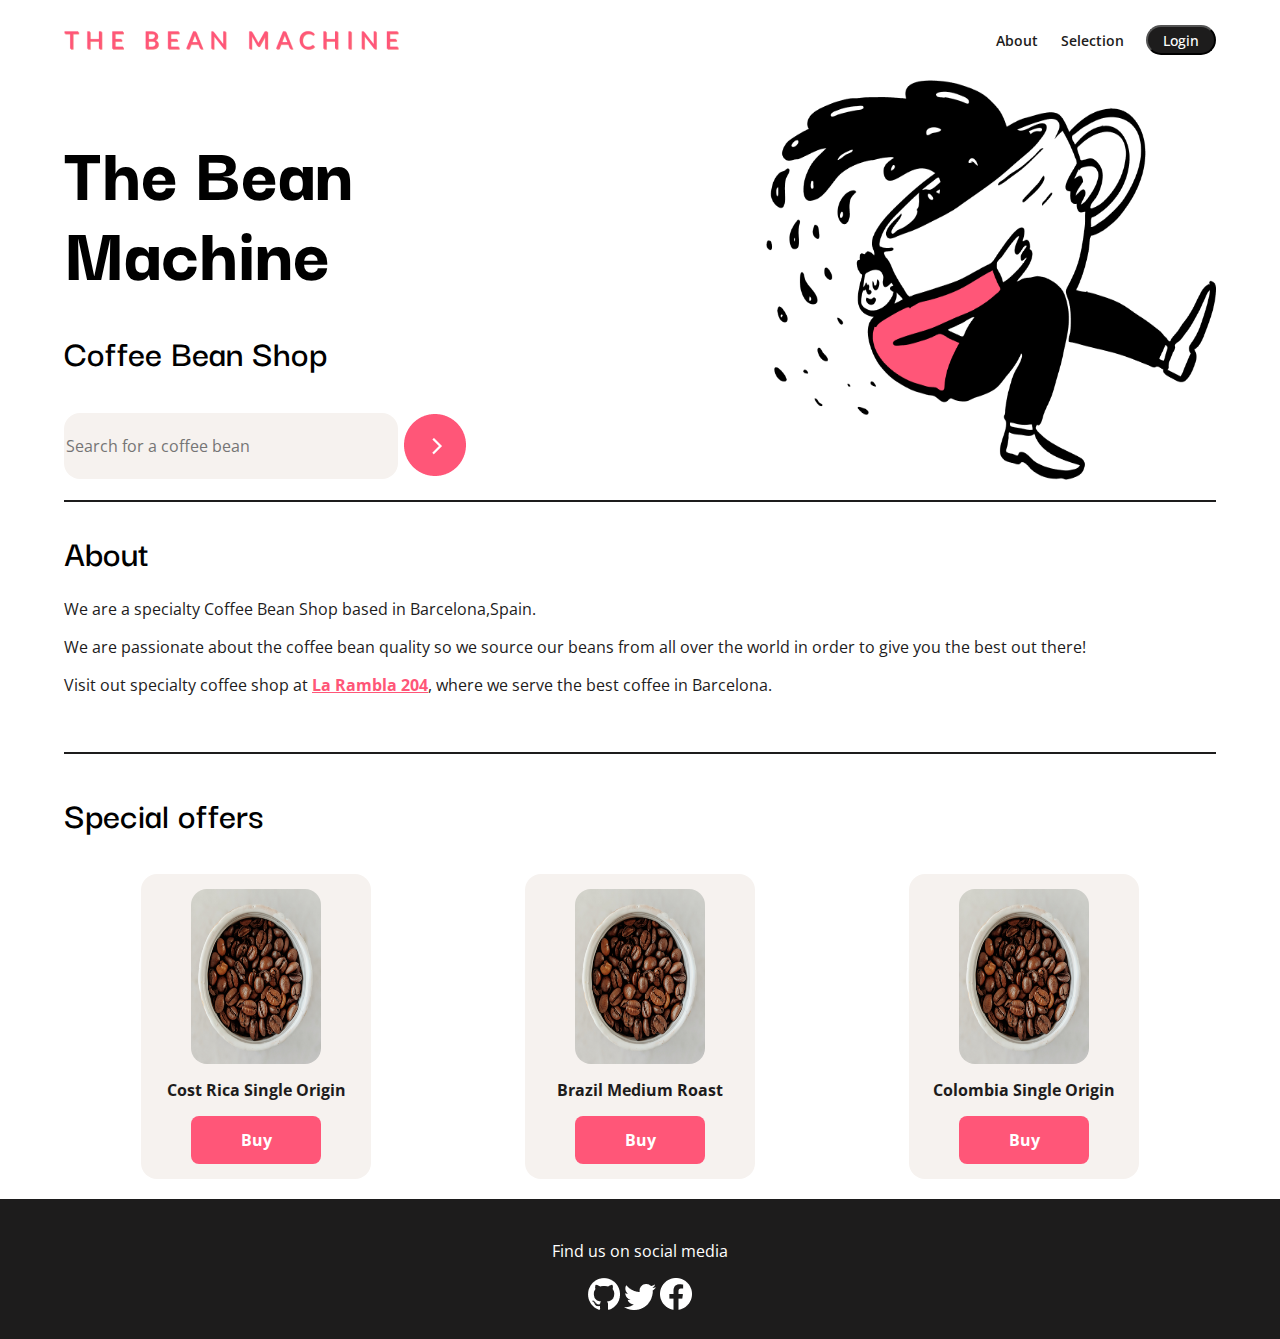
==== index.html @ b0f066b9 "Initial commit" ====
<!DOCTYPE html>
<html lang="en">

<head>
  <meta charset="UTF-8">
  <meta http-equiv="X-UA-Compatible" content="IE=edge">
  <meta name="viewport" content="width=device-width, initial-scale=1.0">
  <title>The Bean Machine</title>
  <!-- google font -->
  <link rel="preconnect" href="https://fonts.googleapis.com">
  <link rel="preconnect" href="https://fonts.gstatic.com" crossorigin>
  <link href="https://fonts.googleapis.com/css2?family=Lato&family=Open+Sans&display=swap" rel="stylesheet">

  <link rel="preconnect" href="https://fonts.gstatic.com" crossorigin>
  <link href="https://fonts.googleapis.com/css2?family=Darker+Grotesque:wght@400;800&display=swap" rel="stylesheet">
  <!-- icon fonts -->
  <link rel="stylesheet" href="https://pro.fontawesome.com/releases/v5.10.0/css/all.css"
    integrity="sha384-AYmEC3Yw5cVb3ZcuHtOA93w35dYTsvhLPVnYs9eStHfGJvOvKxVfELGroGkvsg+p" crossorigin="anonymous" />
  <!-- main style -->
  <link rel="stylesheet" href="./style.css">

</head>

<body>
  <div class="container">
    <div id="nav">
      <img class="logo" alt="The Bean Machine Logo" src="assets/logo.png">
      <div class="nav-links">
        <a href="#" class="nav-item">About</a>
        <a href="/selection.html" class="nav-item">Selection</a>
        <button class="nav-btn">Login</button>
      </div>
    </div>
    <div id="banner">
      <div class="titles">
        <div class="h1_div">
          <h1>The Bean Machine</h1>
        </div>
        <div class="h2_div">
          <h2>Coffee Bean Shop</h2>
        </div>
        <div class="search_btn">
          <input class="search" type="text" placeholder="Search for a coffee bean">
          <button class="btn"><img alt="Button" src="assets/search-btn.png"></button>
        </div>
      </div>
      <img class="coffee-img" alt="Person Holding Large Coffee Cup" src="assets/coffee.png">
    </div>
    <div id="main">
      <div class="about">
        <h2>About</h2>
        <div class="p-info">
          <p>We are a specialty Coffee Bean Shop based in Barcelona,Spain.</p>
          <p>We are passionate about the coffee bean quality so we source our beans from all over the world in
            order to give you the best out there!</p>
          <p>Visit out specialty coffee shop at <a class="p-link" href="#">La Rambla 204</a>, where we serve
            the best coffee in Barcelona.</p>
        </div>
      </div>


      <h2>Special offers</h2>
      <div class="offer">

        <div class="items">
          <img class="items-img" alt="Coffee Beans" src="assets/coffee_beans.png">
          <p class="items-p">Cost Rica Single Origin</p>
          <button class="items-btn">Buy</button>
        </div>
        <div class="items">
          <img class="items-img" alt="Coffee Beans" src="assets/coffee_beans.png">
          <p class="items-p">Brazil Medium Roast</p>
          <button class="items-btn">Buy</button>
        </div>
        <div class="items">
          <img class="items-img" alt="Coffee Beans" src="assets/coffee_beans.png">
          <p class="items-p">Colombia Single Origin</p>
          <button class="items-btn">Buy</button>
        </div>
      </div>


    </div>
    <div id="footer">
      <div class="p">
        <p>Find us on social media</p>
      </div>
      <div class="img-logo">
        <img alt="Github Logo" src="/assets/git.png">
        <img alt="Twitter Logo" src="/assets/twitter.png">
        <img alt="Facebook Logo" src="/assets/fb.png">
      </div>
    </div>
  </div>
</body>

</html>
---- style.css ----
html, body {
  height: 100%;
  width: 100%;
  margin: 0;
  padding: 0;
}

.container {
  margin: 0 auto;
  width: 100%; 
  display: flex;
  flex-direction: column;
  justify-content: space-between;
  align-items: center;
  min-height: 100vh;
}

#nav {
  display: flex;
  justify-content: space-between;
  align-items: center;
  flex-wrap: wrap;
  height: 80px;
  width: 90%;
}

.logo {
  max-width: 100%;
}

.nav-links {
  display: flex;
  justify-content: space-between;
  align-items: center;
  width: 220px;
}

.nav-item {
  font-family: Open Sans;
  font-size: 14px;
  font-weight: 600;
  text-decoration: none;
  color: #1d1c1c;
}

.nav-btn {
  height: 30px;
  width: 70px;
  font-family: Open Sans;
  font-size: 14px;
  font-weight: 500;
  color: #FFFFFF;
  background-color: #1d1c1c;
  border-radius: 40px;
}

#banner {
  display: flex;
  justify-content: space-between;
  flex-wrap: wrap-reverse;
  margin-bottom: 20px;
  width: 90%;
}

.titles {
  height: 350px;
  display: flex;
  flex-direction: column;
  justify-content: space-between;
}

.h1_div {
  display: flex;
  width: 300px;
}

h1 {
  font-size: 80px;
  line-height: 80px;
  font-family: 'Darker Grotesque', sans-serif;
  font-weight: 800;
  margin: 0;
}

.h2_div {
  display: flex;
}

h2 {
  font-size: 38px;
  line-height: 60px;
  font-family: 'Darker Grotesque', sans-serif;
  font-weight: 600;
  margin: 0;
}

.search_btn {
  display: flex;
  flex-wrap: wrap;
}
  
.search {
  width: 330px;
  height: 64px;
  border: none;
  border-radius: 16px;
  font-family: Open Sans;
  font-size: 16px;
  background-color: #F6F2EF;
  color: #917D6E;
}

.btn {
  background-color: #FFFFFF;
  border: none;
}

.coffee-img {
  width: 450px;
  height: 400px;
  max-width: 100%;
  max-height: 100%;
}

#main {
  display: flex;
  flex-direction: column;
  width: 90%;
}

.about {
  padding: 20px 0 40px 0;
  margin-bottom: 30px;
  border-top: 2px solid #1D1C1C;
  border-bottom: 2px solid #1D1C1C;
}

.p-info {
  font-family: Open Sans;
  font-size: 16px;
  font-weight: 400;
  color: #1D1C1C;
}

.p-link {
  color: #FF5678;
  font-weight: 700;
}

.offer {
  display: flex;
  flex-wrap: wrap;
  justify-content: space-around;
  margin-bottom: 10px;
  margin-top: 20px;
}

.items {
  display: flex;
  flex-direction: column;
  justify-content: space-evenly;
  align-items: center;
  height: 305px;
  width: 230px;
  margin: 10px;
  background-color: #F6F2EF;
  border-radius: 16px;
}

.items-img {
  display: flex;
  height: 175px;
  width: 130px;
  border-radius: 16px;
}

.items-p {
  font-family: Open Sans;
  font-size: 16px;
  font-weight: 700;
  color: #1D1C1C;
  margin: 0;
}

.items-btn {
  height: 48px;
  width: 130px;
  background-color: #FF5678;
  border: none;
  border-radius: 8px;
  color: #FFFFFF;
  font-family: Open Sans;
  font-size: 16px;
  font-weight: 700;
}

#footer {
  display: flex;
  flex-direction: column;
  justify-content: center;
  align-items: center;
  height: 140px;
  background-color: #1D1C1C;
  width:100%;
}

.p {
  font-family: Open Sans;
  font-size: 16px;
  color: #FFFFFF;
}



.sel-container {
  margin: 0 auto;
  width: 100%; 
  display: flex;
  flex-direction: column;
  justify-content: space-between;
  align-items: center;
  min-height: 100vh;
}

#sel-nav {
  display: flex;
  justify-content: flex-end;
  align-items: center;
  flex-wrap: wrap;
  height: 80px;
  width: 90%;
}

#sel-sort {
  display: flex;
  justify-content: space-between;
  align-items: center;
  width: 90%;
  margin: 30px 0 20px 0;
}

.sel-drop {
  display: flex;
  align-items: center;
  justify-content: space-between;
  width: 190px;
}

label {
  font-family: Open sans;
  font-size: 26px;
  font-weight: 600;
  letter-spacing: 1px;
}

select {
  width: 120px;
  height: 35px;
  font-size: 16px;
  font-weight: 600;
  color: #000000;
  background-color: #F6F2EF;
  border-radius: 16px;
  padding-left: 10px;
}

#sel-offer {
  width: 90%;
}

.offer-grid {
  display: grid;
  justify-content: center;
  grid-template-columns: repeat(auto-fill, 230px);
  gap: 80px 90px;
}

#sel-footer {
  display: flex;
  flex-direction: column;
  justify-content: center;
  align-items: center;
  height: 140px;
  background-color: #1D1C1C;
  width:100%;
  margin-top: 20px;
}
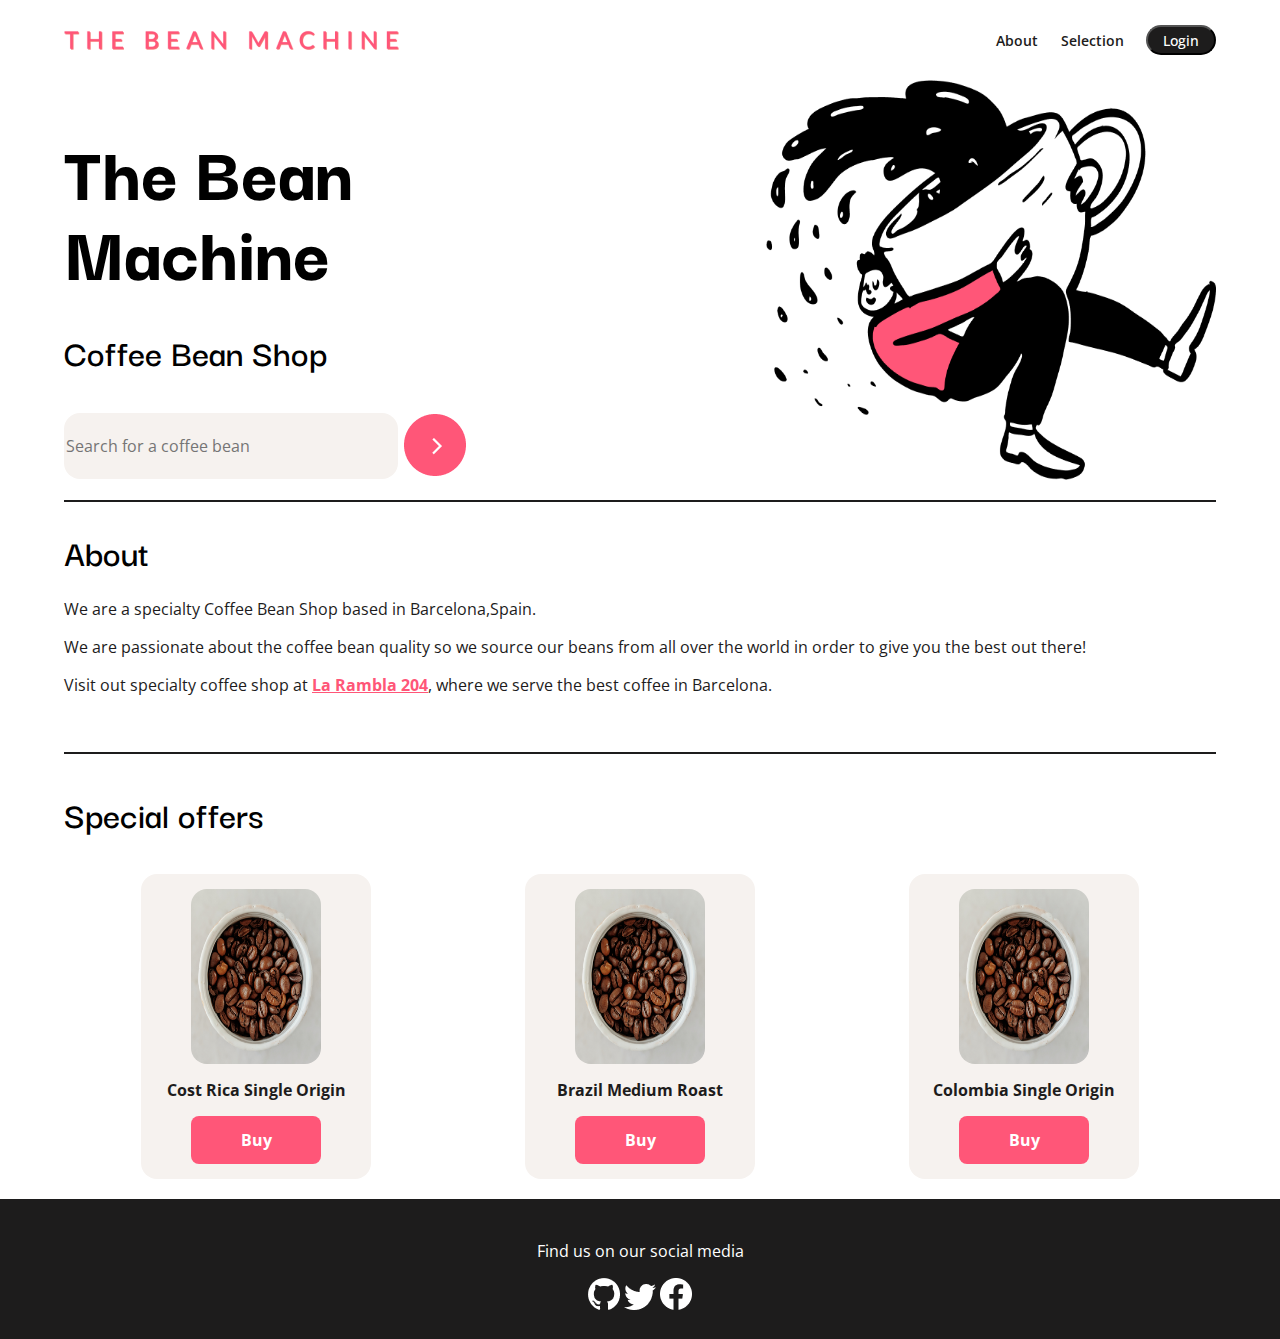
==== commit 6dc7939d: "small footer update" ====
--- a/index.html
+++ b/index.html
@@ -83,7 +83,7 @@
     </div>
     <div id="footer">
       <div class="p">
-        <p>Find us on social media</p>
+        <p>Find us on our social media</p>
       </div>
       <div class="img-logo">
         <img alt="Github Logo" src="/assets/git.png">
